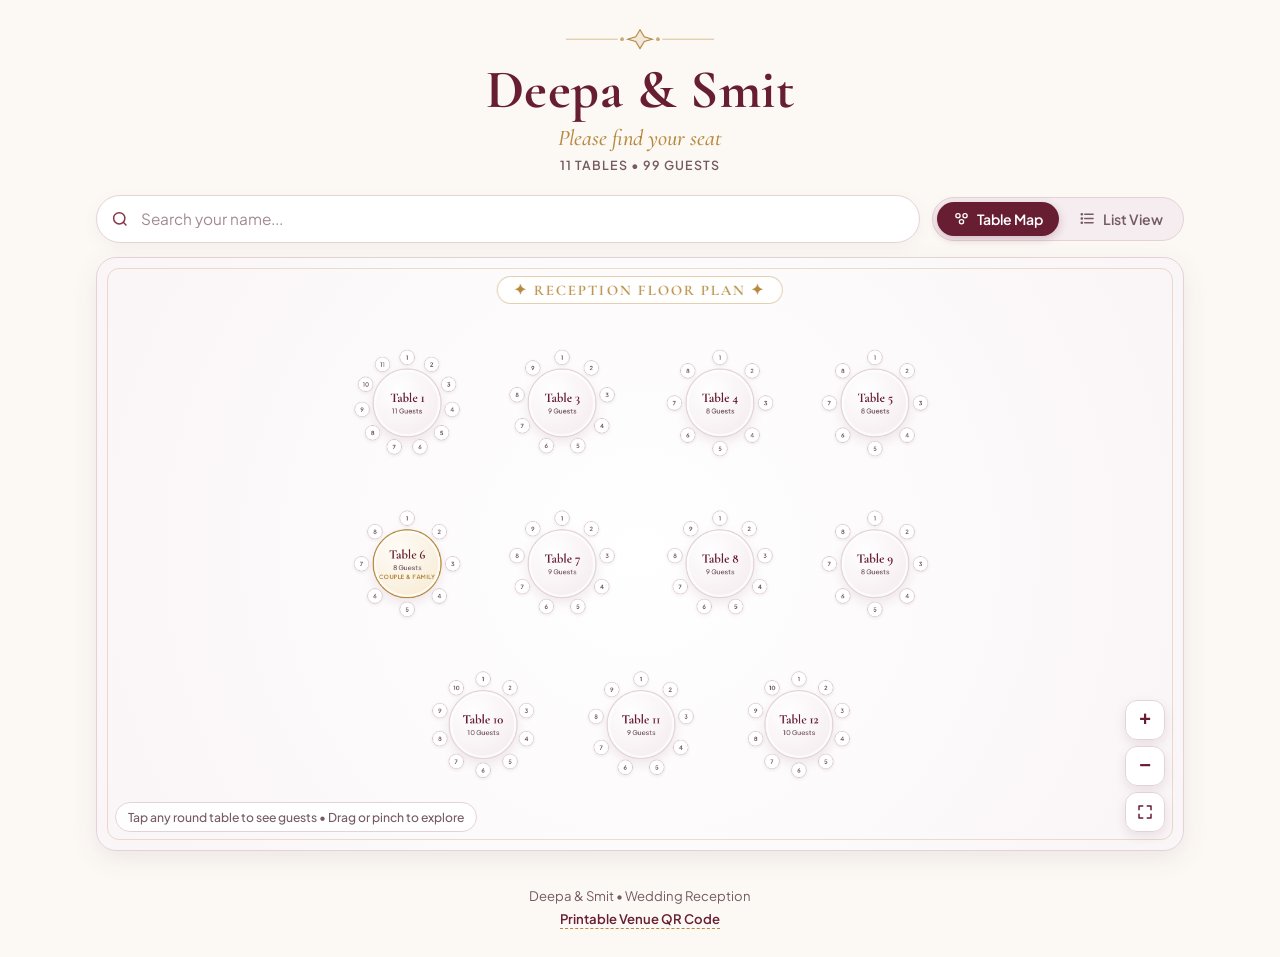
==== index.html @ e44ef0fb "Initial Deepa & Smit wedding seating chart" ====
<!DOCTYPE html>
<html lang="en">
<head>
  <meta charset="UTF-8" />
  <meta name="viewport" content="width=device-width, initial-scale=1.0, maximum-scale=1.0, user-scalable=no" />
  <title>Deepa &amp; Smit — Find Your Seat</title>
  <meta name="description" content="Interactive wedding seating chart for Deepa & Smit. Search your name or explore the round tables to find your seat." />

  <!-- Open Graph for nice link previews when shared -->
  <meta property="og:title" content="Deepa & Smit — Wedding Seating Chart" />
  <meta property="og:description" content="Tap to find your table and seat at Deepa & Smit's wedding." />
  <meta property="og:type" content="website" />

  <link rel="preconnect" href="https://fonts.googleapis.com" />
  <link rel="preconnect" href="https://fonts.gstatic.com" crossorigin />
  <link href="https://fonts.googleapis.com/css2?family=Cormorant+Garamond:ital,wght@0,500;0,600;0,700;1,500&family=Plus+Jakarta+Sans:wght@400;500;600;700&display=swap" rel="stylesheet" />
  <link rel="stylesheet" href="styles.css" />
</head>
<body>
  <div class="page-bg" aria-hidden="true"></div>

  <header class="hero-header">
    <div class="ornament" aria-hidden="true">
      <svg viewBox="0 0 180 28" fill="none" xmlns="http://www.w3.org/2000/svg">
        <path d="M12 14H66" stroke="currentColor" stroke-width="1" stroke-linecap="round" opacity="0.55" />
        <path d="M114 14H168" stroke="currentColor" stroke-width="1" stroke-linecap="round" opacity="0.55" />
        <path d="M90 4L94.5 11.5L103 14L94.5 16.5L90 24L85.5 16.5L77 14L85.5 11.5L90 4Z" stroke="currentColor" stroke-width="1.2" fill="currentColor" fill-opacity="0.14" />
        <circle cx="71" cy="14" r="2" fill="currentColor" opacity="0.7" />
        <circle cx="109" cy="14" r="2" fill="currentColor" opacity="0.7" />
      </svg>
    </div>

    <h1 class="couple-title" id="couple-title">Deepa &amp; Smit</h1>
    <p class="couple-subtitle" id="couple-subtitle">Please find your seat</p>
    <p class="venue-stats" id="venue-stats">11 Tables &bull; 99 Guests</p>
  </header>

  <main class="app-shell">
    <!-- Search + View Switcher Bar -->
    <section class="controls-bar" aria-label="Search and view options">
      <div class="search-wrapper">
        <div class="search-input-box">
          <svg class="search-icon" viewBox="0 0 24 24" fill="none" stroke="currentColor" stroke-width="2" aria-hidden="true">
            <circle cx="11" cy="11" r="7.5" />
            <path d="M20 20L16.4 16.4" stroke-linecap="round" />
          </svg>
          <input
            type="search"
            id="guest-search"
            placeholder="Search your name..."
            autocomplete="off"
            autocorrect="off"
            spellcheck="false"
            aria-label="Search guest name"
          />
          <button type="button" id="clear-search" class="clear-btn hidden" aria-label="Clear search">
            <svg viewBox="0 0 24 24" fill="none" stroke="currentColor" stroke-width="2.2">
              <path d="M18 6L6 18M6 6l12 12" stroke-linecap="round" />
            </svg>
          </button>
        </div>

        <!-- Instant Autocomplete Dropdown -->
        <ul id="search-results" class="search-dropdown hidden" role="listbox" aria-label="Matching guests"></ul>
      </div>

      <div class="view-toggle" role="tablist" aria-label="Seating chart view">
        <button type="button" class="toggle-btn active" id="btn-floor-view" role="tab" aria-selected="true" data-view="floor">
          <svg viewBox="0 0 24 24" fill="none" stroke="currentColor" stroke-width="1.8" aria-hidden="true">
            <circle cx="7" cy="8" r="3" />
            <circle cx="17" cy="8" r="3" />
            <circle cx="12" cy="16.5" r="3" />
          </svg>
          <span>Table Map</span>
        </button>
        <button type="button" class="toggle-btn" id="btn-list-view" role="tab" aria-selected="false" data-view="list">
          <svg viewBox="0 0 24 24" fill="none" stroke="currentColor" stroke-width="1.8" aria-hidden="true">
            <path d="M8 6h12M8 12h12M8 18h12" stroke-linecap="round" />
            <circle cx="4" cy="6" r="1" fill="currentColor" />
            <circle cx="4" cy="12" r="1" fill="currentColor" />
            <circle cx="4" cy="18" r="1" fill="currentColor" />
          </svg>
          <span>List View</span>
        </button>
      </div>
    </section>

    <!-- Highlighted Guest / Table Banner -->
    <section id="selection-banner" class="selection-banner hidden" aria-live="polite">
      <div class="selection-info">
        <span class="selection-badge" id="selection-table-badge">Table 1</span>
        <div class="selection-text">
          <strong id="selection-title">Aditi</strong>
          <span id="selection-subtitle">Seat 1 &bull; 11 guests at this table</span>
        </div>
      </div>
      <div class="selection-actions">
        <button type="button" class="btn-secondary" id="btn-open-table-details">See Tablemates</button>
        <button type="button" class="btn-ghost" id="btn-reset-view">All Tables</button>
      </div>
    </section>

    <!-- FLOOR PLAN (ROUND TABLES) VIEW -->
    <section id="floor-view" class="floor-section" aria-label="Interactive round table map">
      <div class="floor-viewport" id="floor-viewport">
        <div class="floor-stage-label" aria-hidden="true">
          <span>&#10022; Reception Floor Plan &#10022;</span>
        </div>

        <div class="floor-canvas" id="floor-canvas">
          <!-- Round tables rendered dynamically by app.js -->
        </div>

        <!-- Zoom & Fit Controls -->
        <div class="map-controls" aria-label="Map zoom controls">
          <button type="button" id="zoom-in" class="map-ctrl-btn" aria-label="Zoom in" title="Zoom in">+</button>
          <button type="button" id="zoom-out" class="map-ctrl-btn" aria-label="Zoom out" title="Zoom out">&minus;</button>
          <button type="button" id="zoom-fit" class="map-ctrl-btn" aria-label="Fit all tables" title="Fit all tables">
            <svg viewBox="0 0 24 24" fill="none" stroke="currentColor" stroke-width="2">
              <path d="M4 9V4h5M20 9V4h-5M4 15v5h5M20 15v5h-5" stroke-linecap="round" stroke-linejoin="round" />
            </svg>
          </button>
        </div>

        <div class="floor-hint" id="floor-hint">
          Tap any round table to see guests &bull; Drag or pinch to explore
        </div>
      </div>
    </section>

    <!-- LIST VIEW -->
    <section id="list-view" class="list-section hidden" aria-label="Guest list view">
      <div class="list-toolbar">
        <div class="list-mode-pills">
          <button type="button" class="pill-btn active" id="list-mode-alpha" data-mode="alpha">A &ndash; Z Guests</button>
          <button type="button" class="pill-btn" id="list-mode-table" data-mode="table">By Table</button>
        </div>
        <span class="list-count" id="list-count">99 guests</span>
      </div>

      <div id="list-container" class="list-container">
        <!-- Populated dynamically by app.js -->
      </div>
    </section>
  </main>

  <!-- TABLE DETAIL MODAL / BOTTOM SHEET -->
  <div id="table-modal" class="modal-backdrop hidden" role="dialog" aria-modal="true" aria-labelledby="modal-table-title">
    <div class="modal-sheet">
      <div class="modal-handle" aria-hidden="true"></div>
      <div class="modal-header">
        <div>
          <span class="modal-eyebrow" id="modal-table-note">Reception Seating</span>
          <h2 id="modal-table-title">Table 1</h2>
        </div>
        <button type="button" id="close-modal" class="modal-close-btn" aria-label="Close table details">
          <svg viewBox="0 0 24 24" fill="none" stroke="currentColor" stroke-width="2">
            <path d="M18 6L6 18M6 6l12 12" stroke-linecap="round" />
          </svg>
        </button>
      </div>

      <div class="modal-body">
        <div class="modal-round-preview" id="modal-round-preview">
          <!-- Interactive close-up round table SVG/HTML -->
        </div>

        <div class="modal-guest-list-wrap">
          <h3 class="modal-list-heading">Guests at this table <span id="modal-guest-count"></span></h3>
          <ul class="modal-guest-list" id="modal-guest-list">
            <!-- Populated dynamically -->
          </ul>
        </div>
      </div>

      <div class="modal-footer">
        <button type="button" id="btn-locate-table-on-map" class="btn-primary">
          Zoom to Table on Map
        </button>
      </div>
    </div>
  </div>

  <footer class="app-footer">
    <p>Deepa &amp; Smit &bull; Wedding Reception</p>
    <a href="qr-card.html" class="footer-qr-link">Printable Venue QR Code</a>
  </footer>

  <script src="data.js"></script>
  <script src="app.js"></script>
</body>
</html>
---- styles.css ----
:root {
  --burgundy: #681e32;
  --burgundy-deep: #4b1222;
  --burgundy-soft: #8a344b;
  --gold: #b6893e;
  --gold-light: #d9b878;
  --gold-pale: #f7efe0;
  --ivory: #fcf9f5;
  --blush: #f6edf0;
  --blush-card: #f9f3f5;
  --border-rose: #e3d3d8;
  --text-main: #2d1d22;
  --text-muted: #755b63;
  --white: #ffffff;

  --font-display: "Cormorant Garamond", Georgia, serif;
  --font-sans: "Plus Jakarta Sans", -apple-system, BlinkMacSystemFont, "Segoe UI", sans-serif;

  --shadow-soft: 0 8px 28px rgba(75, 18, 34, 0.08);
  --shadow-card: 0 12px 36px rgba(75, 18, 34, 0.12);
  --radius-lg: 20px;
  --radius-md: 14px;
  --radius-pill: 999px;
}

*,
*::before,
*::after {
  box-sizing: border-box;
}

html,
body {
  margin: 0;
  padding: 0;
  min-height: 100%;
  background-color: var(--ivory);
  color: var(--text-main);
  font-family: var(--font-sans);
  -webkit-font-smoothing: antialiased;
  overflow-x: hidden;
}

.page-bg {
  position: fixed;
  inset: 0;
  z-index: -1;
  background:
    radial-gradient(circle at 12% 8%, rgba(182, 137, 62, 0.09) 0%, transparent 42%),
    radial-gradient(circle at 88% 14%, rgba(104, 30, 50, 0.07) 0%, transparent 45%),
    radial-gradient(circle at 50% 92%, rgba(182, 137, 62, 0.07) 0%, transparent 48%),
    var(--ivory);
}

.hidden {
  display: none !important;
}

/* ---------------- Hero Header ---------------- */
.hero-header {
  text-align: center;
  padding: 26px 20px 14px;
  max-width: 720px;
  margin: 0 auto;
}

.ornament {
  width: 170px;
  margin: 0 auto 6px;
  color: var(--gold);
}

.couple-title {
  margin: 0;
  font-family: var(--font-display);
  font-size: clamp(2.35rem, 6vw, 3.4rem);
  font-weight: 700;
  line-height: 1.05;
  color: var(--burgundy);
  letter-spacing: 0.01em;
}

.couple-subtitle {
  margin: 4px 0 6px;
  font-family: var(--font-display);
  font-style: italic;
  font-size: clamp(1.15rem, 3vw, 1.4rem);
  font-weight: 500;
  color: var(--gold);
}

.venue-stats {
  margin: 0;
  font-size: 0.78rem;
  font-weight: 600;
  letter-spacing: 0.08em;
  text-transform: uppercase;
  color: var(--text-muted);
}

/* ---------------- App Shell ---------------- */
.app-shell {
  max-width: 1120px;
  margin: 0 auto;
  padding: 8px 16px 28px;
}

/* ---------------- Controls Bar ---------------- */
.controls-bar {
  display: flex;
  flex-wrap: wrap;
  gap: 12px;
  align-items: center;
  justify-content: space-between;
  margin-bottom: 14px;
  position: relative;
  z-index: 30;
}

.search-wrapper {
  position: relative;
  flex: 1 1 300px;
}

.search-input-box {
  display: flex;
  align-items: center;
  background: var(--white);
  border: 1.5px solid var(--border-rose);
  border-radius: var(--radius-pill);
  padding: 0 14px;
  height: 48px;
  box-shadow: 0 4px 16px rgba(104, 30, 50, 0.05);
  transition: border-color 0.2s ease, box-shadow 0.2s ease;
}

.search-input-box:focus-within {
  border-color: var(--burgundy);
  box-shadow: 0 6px 22px rgba(104, 30, 50, 0.12);
}

.search-icon {
  width: 18px;
  height: 18px;
  color: var(--burgundy-soft);
  flex-shrink: 0;
  margin-right: 10px;
}

#guest-search {
  flex: 1;
  border: none;
  outline: none;
  background: transparent;
  font-family: var(--font-sans);
  font-size: 0.96rem;
  color: var(--text-main);
  min-width: 0;
}

#guest-search::placeholder {
  color: #a38a92;
}

/* Remove native clear button on WebKit so our custom one is consistent */
#guest-search::-webkit-search-cancel-button {
  -webkit-appearance: none;
}

.clear-btn {
  display: inline-flex;
  align-items: center;
  justify-content: center;
  width: 28px;
  height: 28px;
  border: none;
  border-radius: 50%;
  background: var(--blush);
  color: var(--burgundy);
  cursor: pointer;
  padding: 0;
  flex-shrink: 0;
  transition: background-color 0.15s ease;
}

.clear-btn:hover {
  background: #ebd8df;
}

.clear-btn svg {
  width: 14px;
  height: 14px;
}

/* Autocomplete Dropdown */
.search-dropdown {
  position: absolute;
  top: calc(100% + 6px);
  left: 0;
  right: 0;
  margin: 0;
  padding: 6px;
  list-style: none;
  background: var(--white);
  border: 1px solid var(--border-rose);
  border-radius: 16px;
  box-shadow: var(--shadow-card);
  max-height: 290px;
  overflow-y: auto;
  z-index: 50;
}

.search-item {
  display: flex;
  align-items: center;
  justify-content: space-between;
  gap: 10px;
  padding: 10px 12px;
  border-radius: 10px;
  cursor: pointer;
  transition: background-color 0.15s ease;
}

.search-item:hover,
.search-item.active {
  background: var(--blush);
}

.search-item-name {
  font-weight: 600;
  font-size: 0.95rem;
  color: var(--text-main);
}

.search-item-name mark {
  background: rgba(182, 137, 62, 0.25);
  color: var(--burgundy-deep);
  border-radius: 3px;
  padding: 0 2px;
}

.search-item-meta {
  display: inline-flex;
  align-items: center;
  gap: 6px;
  font-size: 0.8rem;
  font-weight: 600;
  color: var(--burgundy);
  background: var(--blush);
  border: 1px solid var(--border-rose);
  padding: 3px 10px;
  border-radius: var(--radius-pill);
  white-space: nowrap;
}

.search-empty {
  padding: 14px 12px;
  text-align: center;
  color: var(--text-muted);
  font-size: 0.9rem;
}

/* View Toggle */
.view-toggle {
  display: inline-flex;
  background: var(--blush);
  border: 1px solid var(--border-rose);
  border-radius: var(--radius-pill);
  padding: 4px;
  gap: 4px;
  flex-shrink: 0;
}

.toggle-btn {
  display: inline-flex;
  align-items: center;
  gap: 7px;
  border: none;
  background: transparent;
  color: var(--text-muted);
  font-family: var(--font-sans);
  font-size: 0.88rem;
  font-weight: 600;
  padding: 8px 16px;
  border-radius: var(--radius-pill);
  cursor: pointer;
  transition: all 0.2s ease;
}

.toggle-btn svg {
  width: 17px;
  height: 17px;
}

.toggle-btn.active {
  background: var(--burgundy);
  color: var(--white);
  box-shadow: 0 3px 10px rgba(104, 30, 50, 0.24);
}

/* ---------------- Selection Banner ---------------- */
.selection-banner {
  display: flex;
  flex-wrap: wrap;
  align-items: center;
  justify-content: space-between;
  gap: 12px;
  background: linear-gradient(135deg, #ffffff 0%, #fbf3f5 100%);
  border: 1.5px solid var(--gold-light);
  border-radius: 16px;
  padding: 12px 16px;
  margin-bottom: 14px;
  box-shadow: var(--shadow-soft);
  animation: fadeSlideDown 0.25s ease-out;
}

@keyframes fadeSlideDown {
  from {
    opacity: 0;
    transform: translateY(-6px);
  }
  to {
    opacity: 1;
    transform: translateY(0);
  }
}

.selection-info {
  display: flex;
  align-items: center;
  gap: 12px;
}

.selection-badge {
  background: var(--burgundy);
  color: var(--white);
  font-family: var(--font-display);
  font-size: 1.15rem;
  font-weight: 700;
  padding: 6px 14px;
  border-radius: 10px;
  white-space: nowrap;
}

.selection-text {
  display: flex;
  flex-direction: column;
}

.selection-text strong {
  font-size: 1rem;
  color: var(--text-main);
}

.selection-text span {
  font-size: 0.83rem;
  color: var(--text-muted);
}

.selection-actions {
  display: flex;
  align-items: center;
  gap: 8px;
}

.btn-primary,
.btn-secondary,
.btn-ghost {
  font-family: var(--font-sans);
  font-size: 0.85rem;
  font-weight: 600;
  border-radius: var(--radius-pill);
  padding: 8px 16px;
  cursor: pointer;
  transition: all 0.18s ease;
}

.btn-primary {
  background: var(--burgundy);
  color: var(--white);
  border: 1px solid var(--burgundy);
  width: 100%;
  padding: 12px 20px;
  font-size: 0.95rem;
}

.btn-primary:hover {
  background: var(--burgundy-deep);
}

.btn-secondary {
  background: var(--gold-pale);
  color: var(--burgundy-deep);
  border: 1px solid var(--gold-light);
}

.btn-secondary:hover {
  background: #f0e1c4;
}

.btn-ghost {
  background: transparent;
  color: var(--text-muted);
  border: 1px solid var(--border-rose);
}

.btn-ghost:hover {
  background: var(--blush);
  color: var(--burgundy);
}

/* ---------------- Floor Plan Viewport ---------------- */
.floor-section {
  position: relative;
}

.floor-viewport {
  position: relative;
  width: 100%;
  height: clamp(460px, 66vh, 680px);
  background:
    radial-gradient(circle at 50% 50%, #ffffff 0%, #faf5f7 100%);
  border: 1.5px solid var(--border-rose);
  border-radius: var(--radius-lg);
  box-shadow: var(--shadow-soft);
  overflow: hidden;
  touch-action: none;
  cursor: grab;
  user-select: none;
}

.floor-viewport:active {
  cursor: grabbing;
}

/* Subtle decorative inner frame */
.floor-viewport::after {
  content: "";
  position: absolute;
  inset: 10px;
  border: 1px solid rgba(182, 137, 62, 0.25);
  border-radius: 12px;
  pointer-events: none;
  z-index: 5;
}

.floor-stage-label {
  position: absolute;
  top: 18px;
  left: 50%;
  transform: translateX(-50%);
  z-index: 6;
  background: rgba(255, 255, 255, 0.92);
  border: 1px solid rgba(182, 137, 62, 0.4);
  color: var(--gold);
  font-family: var(--font-display);
  font-size: 0.92rem;
  font-weight: 600;
  letter-spacing: 0.14em;
  text-transform: uppercase;
  padding: 4px 16px;
  border-radius: var(--radius-pill);
  pointer-events: none;
  backdrop-filter: blur(4px);
}

.floor-canvas {
  position: absolute;
  top: 0;
  left: 0;
  width: 1200px;
  height: 920px;
  transform-origin: 0 0;
  will-change: transform;
}

.floor-canvas.animate-transform {
  transition: transform 0.65s cubic-bezier(0.22, 1, 0.36, 1);
}

/* ---------------- Round Table Node ---------------- */
.round-table {
  position: absolute;
  width: 210px;
  height: 210px;
  transform: translate(-50%, -50%);
  cursor: pointer;
  transition: opacity 0.3s ease, filter 0.3s ease;
}

.floor-canvas.has-focus .round-table:not(.focused) {
  opacity: 0.48;
}

.round-table.focused {
  z-index: 10;
}

.table-surface {
  position: absolute;
  top: 50%;
  left: 50%;
  width: 118px;
  height: 118px;
  transform: translate(-50%, -50%);
  border-radius: 50%;
  background: radial-gradient(circle at 35% 30%, #ffffff 0%, var(--blush) 85%);
  border: 2px solid var(--border-rose);
  box-shadow:
    0 8px 20px rgba(104, 30, 50, 0.1),
    inset 0 0 0 4px rgba(255, 255, 255, 0.7);
  display: flex;
  flex-direction: column;
  align-items: center;
  justify-content: center;
  text-align: center;
  transition: transform 0.25s ease, border-color 0.25s ease, box-shadow 0.25s ease;
}

.round-table:hover .table-surface {
  transform: translate(-50%, -50%) scale(1.04);
  border-color: var(--gold);
  box-shadow: 0 12px 26px rgba(104, 30, 50, 0.16);
}

.round-table.featured .table-surface {
  border-color: var(--gold);
  background: radial-gradient(circle at 35% 30%, #fffdf8 0%, #f7ebd4 90%);
}

.round-table.focused .table-surface {
  border-color: var(--burgundy);
  border-width: 2.5px;
  box-shadow:
    0 0 0 8px rgba(182, 137, 62, 0.18),
    0 14px 30px rgba(104, 30, 50, 0.22);
}

.table-num {
  font-family: var(--font-display);
  font-size: 1.38rem;
  font-weight: 700;
  color: var(--burgundy);
  line-height: 1.1;
}

.table-count {
  font-size: 0.72rem;
  font-weight: 600;
  color: var(--text-muted);
  margin-top: 2px;
}

.table-featured-tag {
  font-size: 0.62rem;
  font-weight: 700;
  letter-spacing: 0.05em;
  text-transform: uppercase;
  color: var(--gold);
  margin-top: 2px;
}

/* Individual Seats Around the Round Table */
.seat-node {
  position: absolute;
  width: 26px;
  height: 26px;
  transform: translate(-50%, -50%);
  border-radius: 50%;
  background: var(--white);
  border: 1.5px solid #d5bcc4;
  box-shadow: 0 2px 6px rgba(75, 18, 34, 0.09);
  display: flex;
  align-items: center;
  justify-content: center;
  font-size: 0.62rem;
  font-weight: 700;
  color: var(--text-muted);
  transition: all 0.25s ease;
}

.round-table:hover .seat-node {
  border-color: var(--gold);
  color: var(--burgundy);
}

.seat-node.highlighted {
  width: 34px;
  height: 34px;
  background: var(--burgundy);
  border: 2.5px solid var(--gold-light);
  color: var(--white);
  z-index: 20;
  box-shadow: 0 0 0 6px rgba(182, 137, 62, 0.35), 0 6px 16px rgba(104, 30, 50, 0.35);
  animation: seatPulse 1.8s infinite ease-in-out;
}

@keyframes seatPulse {
  0%, 100% {
    box-shadow: 0 0 0 4px rgba(182, 137, 62, 0.35), 0 6px 16px rgba(104, 30, 50, 0.35);
  }
  50% {
    box-shadow: 0 0 0 11px rgba(182, 137, 62, 0.12), 0 8px 20px rgba(104, 30, 50, 0.45);
  }
}

.seat-callout {
  position: absolute;
  bottom: calc(100% + 8px);
  left: 50%;
  transform: translateX(-50%);
  background: var(--burgundy-deep);
  color: var(--white);
  padding: 5px 11px;
  border-radius: 999px;
  font-size: 0.78rem;
  font-weight: 600;
  white-space: nowrap;
  border: 1px solid var(--gold-light);
  box-shadow: 0 6px 18px rgba(45, 10, 20, 0.32);
  pointer-events: none;
}

.seat-callout::after {
  content: "";
  position: absolute;
  top: 100%;
  left: 50%;
  transform: translateX(-50%);
  border: 5px solid transparent;
  border-top-color: var(--burgundy-deep);
}

/* Map Controls */
.map-controls {
  position: absolute;
  right: 18px;
  bottom: 18px;
  display: flex;
  flex-direction: column;
  gap: 6px;
  z-index: 15;
}

.map-ctrl-btn {
  width: 40px;
  height: 40px;
  border-radius: 12px;
  border: 1px solid var(--border-rose);
  background: rgba(255, 255, 255, 0.95);
  color: var(--burgundy);
  font-size: 1.25rem;
  font-weight: 600;
  display: flex;
  align-items: center;
  justify-content: center;
  cursor: pointer;
  box-shadow: 0 4px 12px rgba(75, 18, 34, 0.1);
  transition: background-color 0.15s ease, transform 0.1s ease;
}

.map-ctrl-btn:hover {
  background: var(--blush);
}

.map-ctrl-btn:active {
  transform: scale(0.95);
}

.map-ctrl-btn svg {
  width: 18px;
  height: 18px;
}

.floor-hint {
  position: absolute;
  left: 18px;
  bottom: 18px;
  z-index: 10;
  background: rgba(255, 255, 255, 0.9);
  border: 1px solid var(--border-rose);
  color: var(--text-muted);
  font-size: 0.76rem;
  font-weight: 500;
  padding: 6px 12px;
  border-radius: var(--radius-pill);
  pointer-events: none;
  backdrop-filter: blur(4px);
}

/* ---------------- List View ---------------- */
.list-section {
  background: var(--white);
  border: 1px solid var(--border-rose);
  border-radius: var(--radius-lg);
  padding: 18px;
  box-shadow: var(--shadow-soft);
}

.list-toolbar {
  display: flex;
  flex-wrap: wrap;
  align-items: center;
  justify-content: space-between;
  gap: 10px;
  padding-bottom: 14px;
  border-bottom: 1px solid var(--border-rose);
  margin-bottom: 16px;
}

.list-mode-pills {
  display: inline-flex;
  gap: 6px;
}

.pill-btn {
  border: 1px solid var(--border-rose);
  background: var(--ivory);
  color: var(--text-muted);
  font-family: var(--font-sans);
  font-size: 0.84rem;
  font-weight: 600;
  padding: 7px 14px;
  border-radius: var(--radius-pill);
  cursor: pointer;
  transition: all 0.15s ease;
}

.pill-btn.active {
  background: var(--burgundy);
  border-color: var(--burgundy);
  color: var(--white);
}

.list-count {
  font-size: 0.84rem;
  font-weight: 600;
  color: var(--text-muted);
}

.alpha-group {
  margin-bottom: 18px;
}

.alpha-heading {
  font-family: var(--font-display);
  font-size: 1.35rem;
  font-weight: 700;
  color: var(--burgundy);
  border-bottom: 1px solid var(--blush);
  padding-bottom: 4px;
  margin: 0 0 8px;
}

.guest-grid {
  display: grid;
  grid-template-columns: repeat(auto-fill, minmax(240px, 1fr));
  gap: 8px;
}

.guest-row {
  display: flex;
  align-items: center;
  justify-content: space-between;
  gap: 10px;
  padding: 10px 12px;
  border-radius: 12px;
  background: var(--blush-card);
  border: 1px solid transparent;
  cursor: pointer;
  transition: all 0.15s ease;
}

.guest-row:hover {
  border-color: var(--gold-light);
  background: var(--white);
  box-shadow: 0 4px 12px rgba(104, 30, 50, 0.07);
}

.guest-row-name {
  font-weight: 600;
  font-size: 0.94rem;
  color: var(--text-main);
}

.guest-row-action {
  display: inline-flex;
  align-items: center;
  gap: 4px;
  font-size: 0.78rem;
  font-weight: 600;
  color: var(--burgundy);
  background: var(--white);
  border: 1px solid var(--border-rose);
  padding: 4px 10px;
  border-radius: var(--radius-pill);
  white-space: nowrap;
}

.table-cards-grid {
  display: grid;
  grid-template-columns: repeat(auto-fill, minmax(245px, 1fr));
  gap: 14px;
}

.table-list-card {
  background: var(--blush-card);
  border: 1px solid var(--border-rose);
  border-radius: 16px;
  padding: 16px;
}

.table-list-card-header {
  display: flex;
  align-items: center;
  justify-content: space-between;
  margin-bottom: 10px;
  padding-bottom: 8px;
  border-bottom: 1px solid var(--border-rose);
}

.table-list-card-header h3 {
  margin: 0;
  font-family: var(--font-display);
  font-size: 1.4rem;
  color: var(--burgundy);
}

.table-list-names {
  list-style: none;
  margin: 0;
  padding: 0;
  display: flex;
  flex-direction: column;
  gap: 4px;
}

.table-list-names li button {
  width: 100%;
  text-align: left;
  border: none;
  background: transparent;
  padding: 5px 8px;
  border-radius: 8px;
  font-family: var(--font-sans);
  font-size: 0.9rem;
  color: var(--text-main);
  cursor: pointer;
  display: flex;
  justify-content: space-between;
  align-items: center;
}

.table-list-names li button:hover {
  background: var(--white);
  color: var(--burgundy);
}

.table-list-names li button span.seat-idx {
  font-size: 0.74rem;
  color: var(--text-muted);
}

/* ---------------- Modal / Bottom Sheet ---------------- */
.modal-backdrop {
  position: fixed;
  inset: 0;
  background: rgba(38, 12, 20, 0.52);
  backdrop-filter: blur(4px);
  z-index: 100;
  display: flex;
  align-items: center;
  justify-content: center;
  padding: 20px;
}

.modal-sheet {
  width: 100%;
  max-width: 540px;
  max-height: 88vh;
  background: var(--white);
  border-radius: 24px;
  border: 1px solid var(--border-rose);
  box-shadow: 0 24px 60px rgba(38, 12, 20, 0.28);
  display: flex;
  flex-direction: column;
  overflow: hidden;
  animation: modalPop 0.24s cubic-bezier(0.22, 1, 0.36, 1);
}

@keyframes modalPop {
  from {
    opacity: 0;
    transform: translateY(16px) scale(0.97);
  }
  to {
    opacity: 1;
    transform: translateY(0) scale(1);
  }
}

.modal-handle {
  display: none;
  width: 42px;
  height: 4px;
  border-radius: 999px;
  background: #decad0;
  margin: 10px auto 0;
}

.modal-header {
  display: flex;
  align-items: flex-start;
  justify-content: space-between;
  padding: 18px 22px 12px;
  border-bottom: 1px solid var(--blush);
}

.modal-eyebrow {
  display: block;
  font-size: 0.74rem;
  font-weight: 700;
  letter-spacing: 0.08em;
  text-transform: uppercase;
  color: var(--gold);
}

.modal-header h2 {
  margin: 2px 0 0;
  font-family: var(--font-display);
  font-size: 2rem;
  color: var(--burgundy);
  line-height: 1.05;
}

.modal-close-btn {
  width: 36px;
  height: 36px;
  border-radius: 50%;
  border: 1px solid var(--border-rose);
  background: var(--blush-card);
  color: var(--burgundy);
  display: flex;
  align-items: center;
  justify-content: center;
  cursor: pointer;
}

.modal-close-btn svg {
  width: 18px;
  height: 18px;
}

.modal-body {
  padding: 16px 22px;
  overflow-y: auto;
}

.modal-round-preview {
  position: relative;
  width: 250px;
  height: 250px;
  margin: 6px auto 18px;
}

.preview-table-circle {
  position: absolute;
  top: 50%;
  left: 50%;
  width: 112px;
  height: 112px;
  transform: translate(-50%, -50%);
  border-radius: 50%;
  background: radial-gradient(circle at 35% 30%, #ffffff 0%, var(--blush) 90%);
  border: 2px solid var(--gold);
  display: flex;
  flex-direction: column;
  align-items: center;
  justify-content: center;
  font-family: var(--font-display);
  font-weight: 700;
  font-size: 1.35rem;
  color: var(--burgundy);
  box-shadow: 0 8px 20px rgba(104, 30, 50, 0.12);
}

.preview-seat {
  position: absolute;
  transform: translate(-50%, -50%);
  display: flex;
  flex-direction: column;
  align-items: center;
  gap: 2px;
  cursor: pointer;
}

.preview-seat-dot {
  width: 26px;
  height: 26px;
  border-radius: 50%;
  background: var(--white);
  border: 1.5px solid var(--burgundy-soft);
  color: var(--burgundy);
  font-size: 0.7rem;
  font-weight: 700;
  display: flex;
  align-items: center;
  justify-content: center;
  box-shadow: 0 2px 6px rgba(0, 0, 0, 0.08);
  transition: all 0.15s ease;
}

.preview-seat.active .preview-seat-dot {
  background: var(--burgundy);
  border-color: var(--gold-light);
  color: var(--white);
  transform: scale(1.16);
}

.preview-seat-label {
  font-size: 0.66rem;
  font-weight: 600;
  color: var(--text-main);
  background: rgba(255, 255, 255, 0.92);
  padding: 1px 6px;
  border-radius: 999px;
  white-space: nowrap;
  max-width: 78px;
  overflow: hidden;
  text-overflow: ellipsis;
  border: 1px solid var(--border-rose);
}

.preview-seat.active .preview-seat-label {
  background: var(--burgundy);
  color: var(--white);
  border-color: var(--burgundy);
}

.modal-list-heading {
  margin: 0 0 10px;
  font-size: 0.85rem;
  font-weight: 700;
  text-transform: uppercase;
  letter-spacing: 0.06em;
  color: var(--text-muted);
}

.modal-guest-list {
  list-style: none;
  margin: 0;
  padding: 0;
  display: grid;
  grid-template-columns: repeat(2, minmax(0, 1fr));
  gap: 8px;
}

.modal-guest-item {
  display: flex;
  align-items: center;
  gap: 8px;
  padding: 8px 10px;
  border-radius: 10px;
  background: var(--blush-card);
  border: 1px solid transparent;
  font-size: 0.88rem;
  font-weight: 500;
  cursor: pointer;
}

.modal-guest-item.active {
  background: var(--gold-pale);
  border-color: var(--gold);
  font-weight: 700;
  color: var(--burgundy-deep);
}

.modal-seat-num {
  width: 22px;
  height: 22px;
  border-radius: 50%;
  background: var(--white);
  border: 1px solid var(--border-rose);
  display: inline-flex;
  align-items: center;
  justify-content: center;
  font-size: 0.72rem;
  font-weight: 700;
  color: var(--burgundy);
  flex-shrink: 0;
}

.modal-footer {
  padding: 12px 22px 18px;
  border-top: 1px solid var(--blush);
}

/* ---------------- Footer ---------------- */
.app-footer {
  text-align: center;
  padding: 8px 16px 28px;
  font-size: 0.82rem;
  color: var(--text-muted);
  display: flex;
  flex-direction: column;
  align-items: center;
  gap: 6px;
}

.app-footer p {
  margin: 0;
}

.footer-qr-link {
  color: var(--burgundy);
  font-weight: 600;
  text-decoration: none;
  border-bottom: 1px dashed var(--gold);
  padding-bottom: 1px;
}

.footer-qr-link:hover {
  color: var(--burgundy-deep);
}

/* ---------------- Mobile Adjustments ---------------- */
@media (max-width: 640px) {
  .hero-header {
    padding: 18px 14px 10px;
  }

  .controls-bar {
    gap: 10px;
  }

  .view-toggle {
    width: 100%;
  }

  .toggle-btn {
    flex: 1;
    justify-content: center;
  }

  .floor-viewport {
    height: 62vh;
    min-height: 410px;
  }

  .floor-hint {
    display: none;
  }

  .modal-backdrop {
    align-items: flex-end;
    padding: 0;
  }

  .modal-sheet {
    border-radius: 24px 24px 0 0;
    max-height: 90vh;
  }

  .modal-handle {
    display: block;
  }

  .modal-guest-list {
    grid-template-columns: 1fr;
  }
}
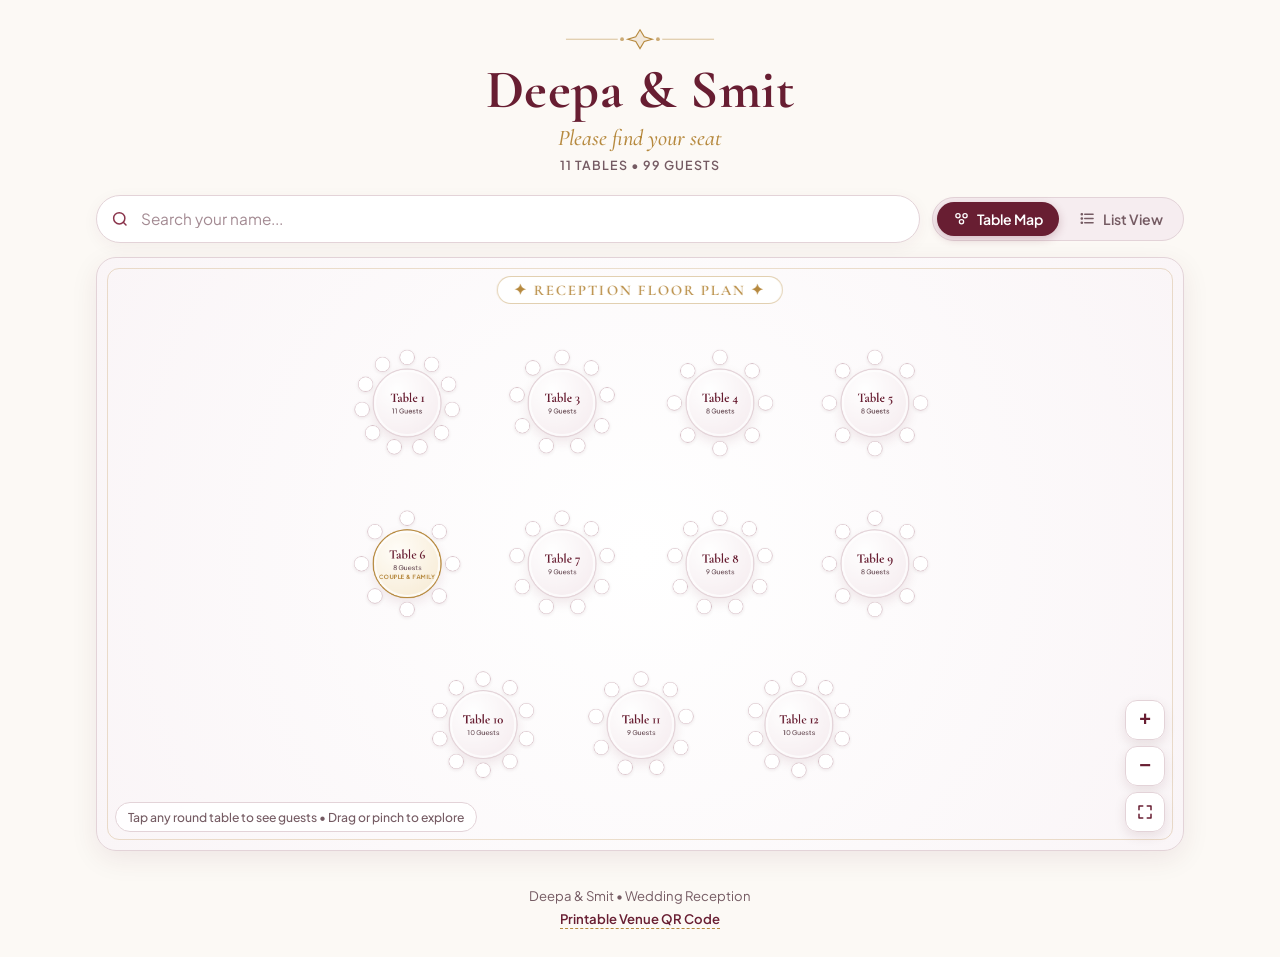
==== commit b52f352e: "Bust asset cache and remove placeholder seat number" ====
--- a/index.html
+++ b/index.html
@@ -14,7 +14,7 @@
   <link rel="preconnect" href="https://fonts.googleapis.com" />
   <link rel="preconnect" href="https://fonts.gstatic.com" crossorigin />
   <link href="https://fonts.googleapis.com/css2?family=Cormorant+Garamond:ital,wght@0,500;0,600;0,700;1,500&family=Plus+Jakarta+Sans:wght@400;500;600;700&display=swap" rel="stylesheet" />
-  <link rel="stylesheet" href="styles.css" />
+  <link rel="stylesheet" href="styles.css?v=2" />
 </head>
 <body>
   <div class="page-bg" aria-hidden="true"></div>
@@ -91,7 +91,7 @@
         <span class="selection-badge" id="selection-table-badge">Table 1</span>
         <div class="selection-text">
           <strong id="selection-title">Aditi</strong>
-          <span id="selection-subtitle">Seat 1 &bull; 11 guests at this table</span>
+          <span id="selection-subtitle">11 guests at this table</span>
         </div>
       </div>
       <div class="selection-actions">
@@ -186,7 +186,7 @@
     <a href="qr-card.html" class="footer-qr-link">Printable Venue QR Code</a>
   </footer>
 
-  <script src="data.js"></script>
-  <script src="app.js"></script>
+  <script src="data.js?v=2"></script>
+  <script src="app.js?v=2"></script>
 </body>
 </html>
